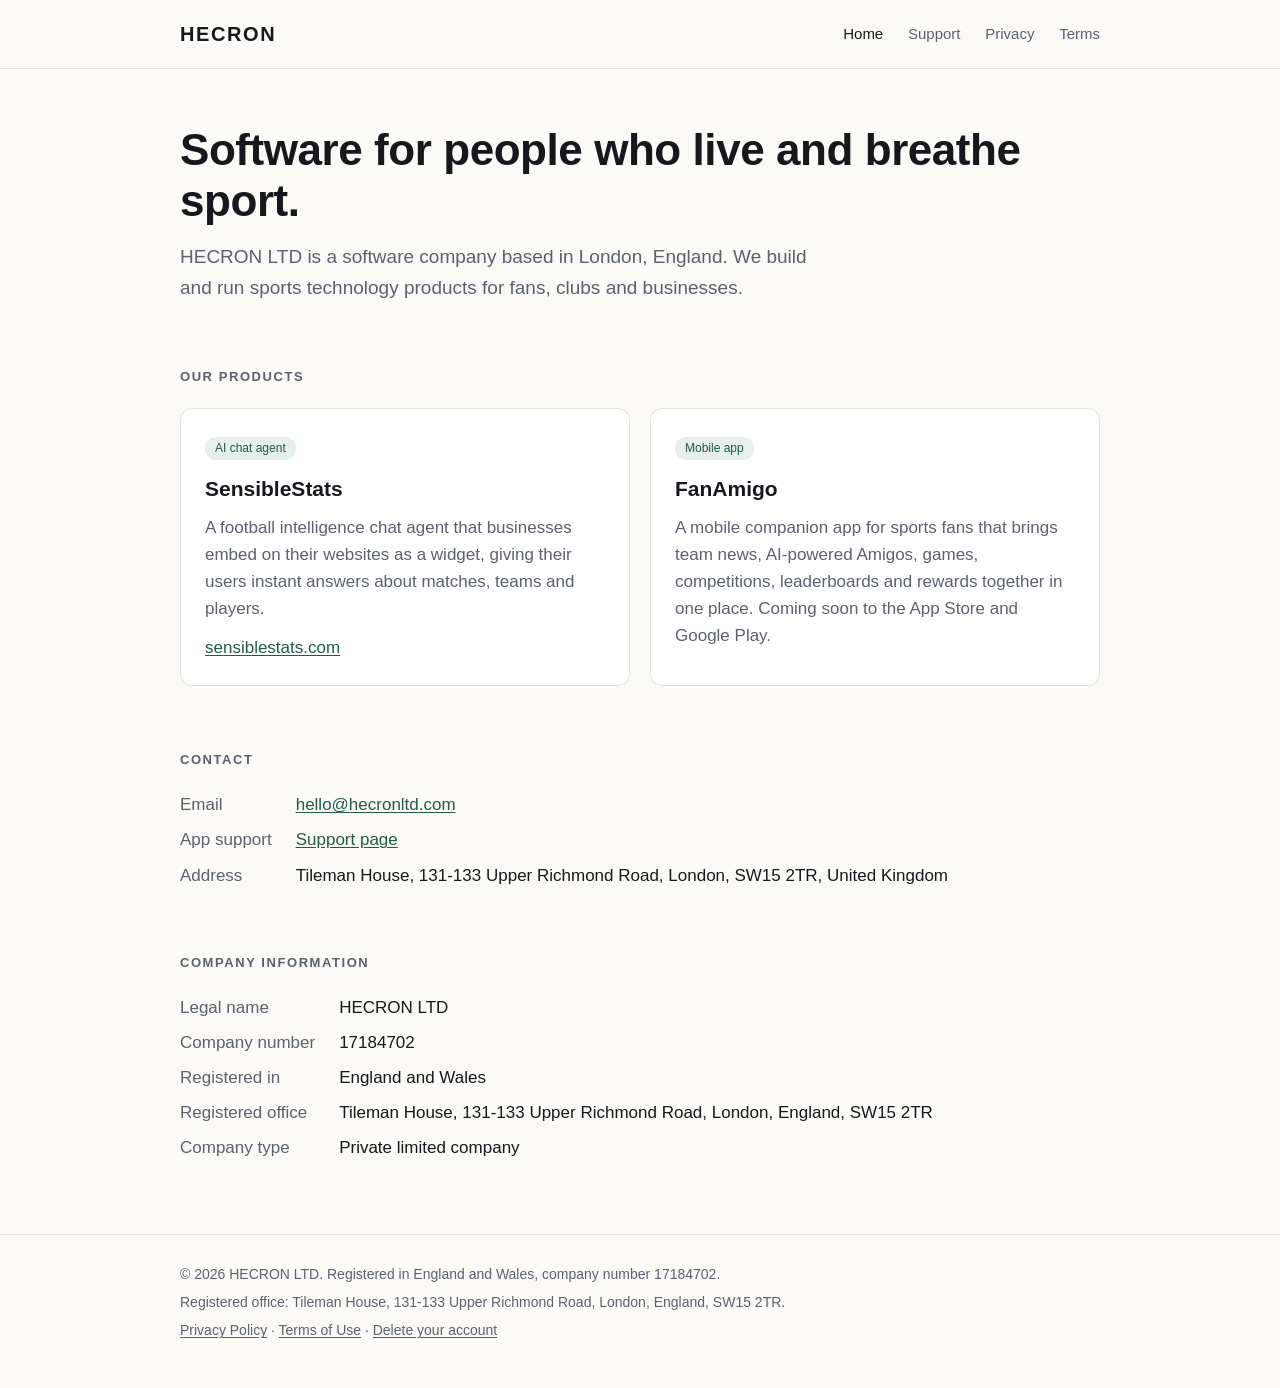
==== index.html @ 8886bc3c "Add HECRON LTD company website Static site for GitHub Pages at hecronltd.com: company overview, prod" ====
<!doctype html>
<html lang="en-GB">
<head>
  <meta charset="utf-8">
  <meta name="viewport" content="width=device-width, initial-scale=1">
  <title>HECRON LTD</title>
  <meta name="description" content="HECRON LTD is a UK software company building sports technology products, including SensibleStats and FanAmigo.">
  <link rel="canonical" href="https://hecronltd.com/">
  <link rel="stylesheet" href="/assets/style.css">
</head>
<body>
  <header class="site">
    <div class="wrap">
      <a class="brand" href="/">HECRON</a>
      <nav>
        <a href="/" aria-current="page">Home</a>
        <a href="/support.html">Support</a>
        <a href="/privacy.html">Privacy</a>
        <a href="/terms.html">Terms</a>
      </nav>
    </div>
  </header>

  <main>
    <div class="wrap">
      <div class="hero">
        <h1>Software for people who live and breathe sport.</h1>
        <p>HECRON LTD is a software company based in London, England. We build and run sports technology products for fans, clubs and businesses.</p>
      </div>

      <section id="products">
        <h2>Our products</h2>
        <div class="grid">
          <article class="card">
            <span class="tag">AI chat agent</span>
            <h3>SensibleStats</h3>
            <p>A football intelligence chat agent that businesses embed on their websites as a widget, giving their users instant answers about matches, teams and players.</p>
            <p><a href="https://sensiblestats.com">sensiblestats.com</a></p>
          </article>
          <article class="card">
            <span class="tag">Mobile app</span>
            <h3>FanAmigo</h3>
            <p>A mobile companion app for sports fans that brings team news, AI-powered Amigos, games, competitions, leaderboards and rewards together in one place. Coming soon to the App Store and Google Play.</p>
          </article>
        </div>
      </section>

      <section id="contact">
        <h2>Contact</h2>
        <dl class="details">
          <dt>Email</dt>
          <dd><a href="mailto:hello@hecronltd.com">hello@hecronltd.com</a></dd>
          <dt>App support</dt>
          <dd><a href="/support.html">Support page</a></dd>
          <dt>Address</dt>
          <dd>Tileman House, 131-133 Upper Richmond Road, London, SW15 2TR, United Kingdom</dd>
        </dl>
      </section>

      <section id="company">
        <h2>Company information</h2>
        <dl class="details">
          <dt>Legal name</dt>
          <dd>HECRON LTD</dd>
          <dt>Company number</dt>
          <dd>17184702</dd>
          <dt>Registered in</dt>
          <dd>England and Wales</dd>
          <dt>Registered office</dt>
          <dd>Tileman House, 131-133 Upper Richmond Road, London, England, SW15 2TR</dd>
          <dt>Company type</dt>
          <dd>Private limited company</dd>
        </dl>
      </section>
    </div>
  </main>

  <footer class="site">
    <div class="wrap">
      <p>&copy; 2026 HECRON LTD. Registered in England and Wales, company number 17184702.</p>
      <p>Registered office: Tileman House, 131-133 Upper Richmond Road, London, England, SW15 2TR.</p>
      <p><a href="/privacy.html">Privacy Policy</a> · <a href="/terms.html">Terms of Use</a> · <a href="/delete-account.html">Delete your account</a></p>
    </div>
  </footer>
</body>
</html>
---- assets/style.css ----
:root {
  --bg: #fbfaf7;
  --surface: #ffffff;
  --text: #16181d;
  --muted: #5b616e;
  --line: #e4e2dc;
  --accent: #1f5c4a;
  --accent-soft: #e6efe9;
  --max: 960px;
}

@media (prefers-color-scheme: dark) {
  :root {
    --bg: #111317;
    --surface: #181b21;
    --text: #eceae4;
    --muted: #a0a5b0;
    --line: #2a2e36;
    --accent: #7fc4a8;
    --accent-soft: #1c2a25;
  }
}

* { box-sizing: border-box; }

html { -webkit-text-size-adjust: 100%; }

body {
  margin: 0;
  background: var(--bg);
  color: var(--text);
  font-family: -apple-system, BlinkMacSystemFont, "Segoe UI", Roboto, "Helvetica Neue", Arial, sans-serif;
  font-size: 17px;
  line-height: 1.6;
}

a { color: var(--accent); text-underline-offset: 2px; }

.wrap {
  max-width: var(--max);
  margin: 0 auto;
  padding: 0 20px;
}

header.site {
  border-bottom: 1px solid var(--line);
}

header.site .wrap {
  display: flex;
  align-items: center;
  justify-content: space-between;
  gap: 16px;
  flex-wrap: wrap;
  padding-top: 18px;
  padding-bottom: 18px;
}

.brand {
  font-weight: 700;
  font-size: 20px;
  letter-spacing: 0.08em;
  color: var(--text);
  text-decoration: none;
}

nav a {
  color: var(--muted);
  text-decoration: none;
  margin-left: 20px;
  font-size: 15px;
}

nav a:first-child { margin-left: 0; }
nav a:hover, nav a[aria-current="page"] { color: var(--text); }

main { padding: 56px 0 72px; }

.hero h1 {
  font-size: clamp(30px, 5vw, 44px);
  line-height: 1.15;
  margin: 0 0 16px;
  letter-spacing: -0.01em;
}

.hero p {
  font-size: 19px;
  color: var(--muted);
  max-width: 640px;
  margin: 0;
}

section { margin-top: 64px; }

h2 {
  font-size: 13px;
  text-transform: uppercase;
  letter-spacing: 0.12em;
  color: var(--muted);
  margin: 0 0 20px;
}

.grid {
  display: grid;
  grid-template-columns: repeat(auto-fit, minmax(260px, 1fr));
  gap: 20px;
}

.card {
  background: var(--surface);
  border: 1px solid var(--line);
  border-radius: 12px;
  padding: 24px;
}

.card h3 {
  margin: 0 0 8px;
  font-size: 21px;
}

.card p { margin: 0 0 12px; color: var(--muted); }
.card p:last-child { margin-bottom: 0; }

.tag {
  display: inline-block;
  font-size: 12px;
  padding: 2px 10px;
  border-radius: 999px;
  background: var(--accent-soft);
  color: var(--accent);
  margin-bottom: 12px;
}

dl.details {
  display: grid;
  grid-template-columns: max-content 1fr;
  gap: 8px 24px;
  margin: 0;
}

dl.details dt { color: var(--muted); }
dl.details dd { margin: 0; }

@media (max-width: 560px) {
  dl.details { grid-template-columns: 1fr; gap: 2px; }
  dl.details dd { margin-bottom: 10px; }
}

.doc { max-width: 720px; }
.doc h1 { font-size: clamp(28px, 4vw, 36px); margin: 0 0 6px; }
.doc .updated { color: var(--muted); margin: 0 0 32px; }
.doc h2 {
  font-size: 20px;
  text-transform: none;
  letter-spacing: 0;
  color: var(--text);
  margin: 36px 0 10px;
}
.doc ul { padding-left: 22px; }
.doc li { margin-bottom: 6px; }

footer.site {
  border-top: 1px solid var(--line);
  color: var(--muted);
  font-size: 14px;
  padding: 28px 0 40px;
}

footer.site p { margin: 0 0 6px; }
footer.site a { color: var(--muted); }
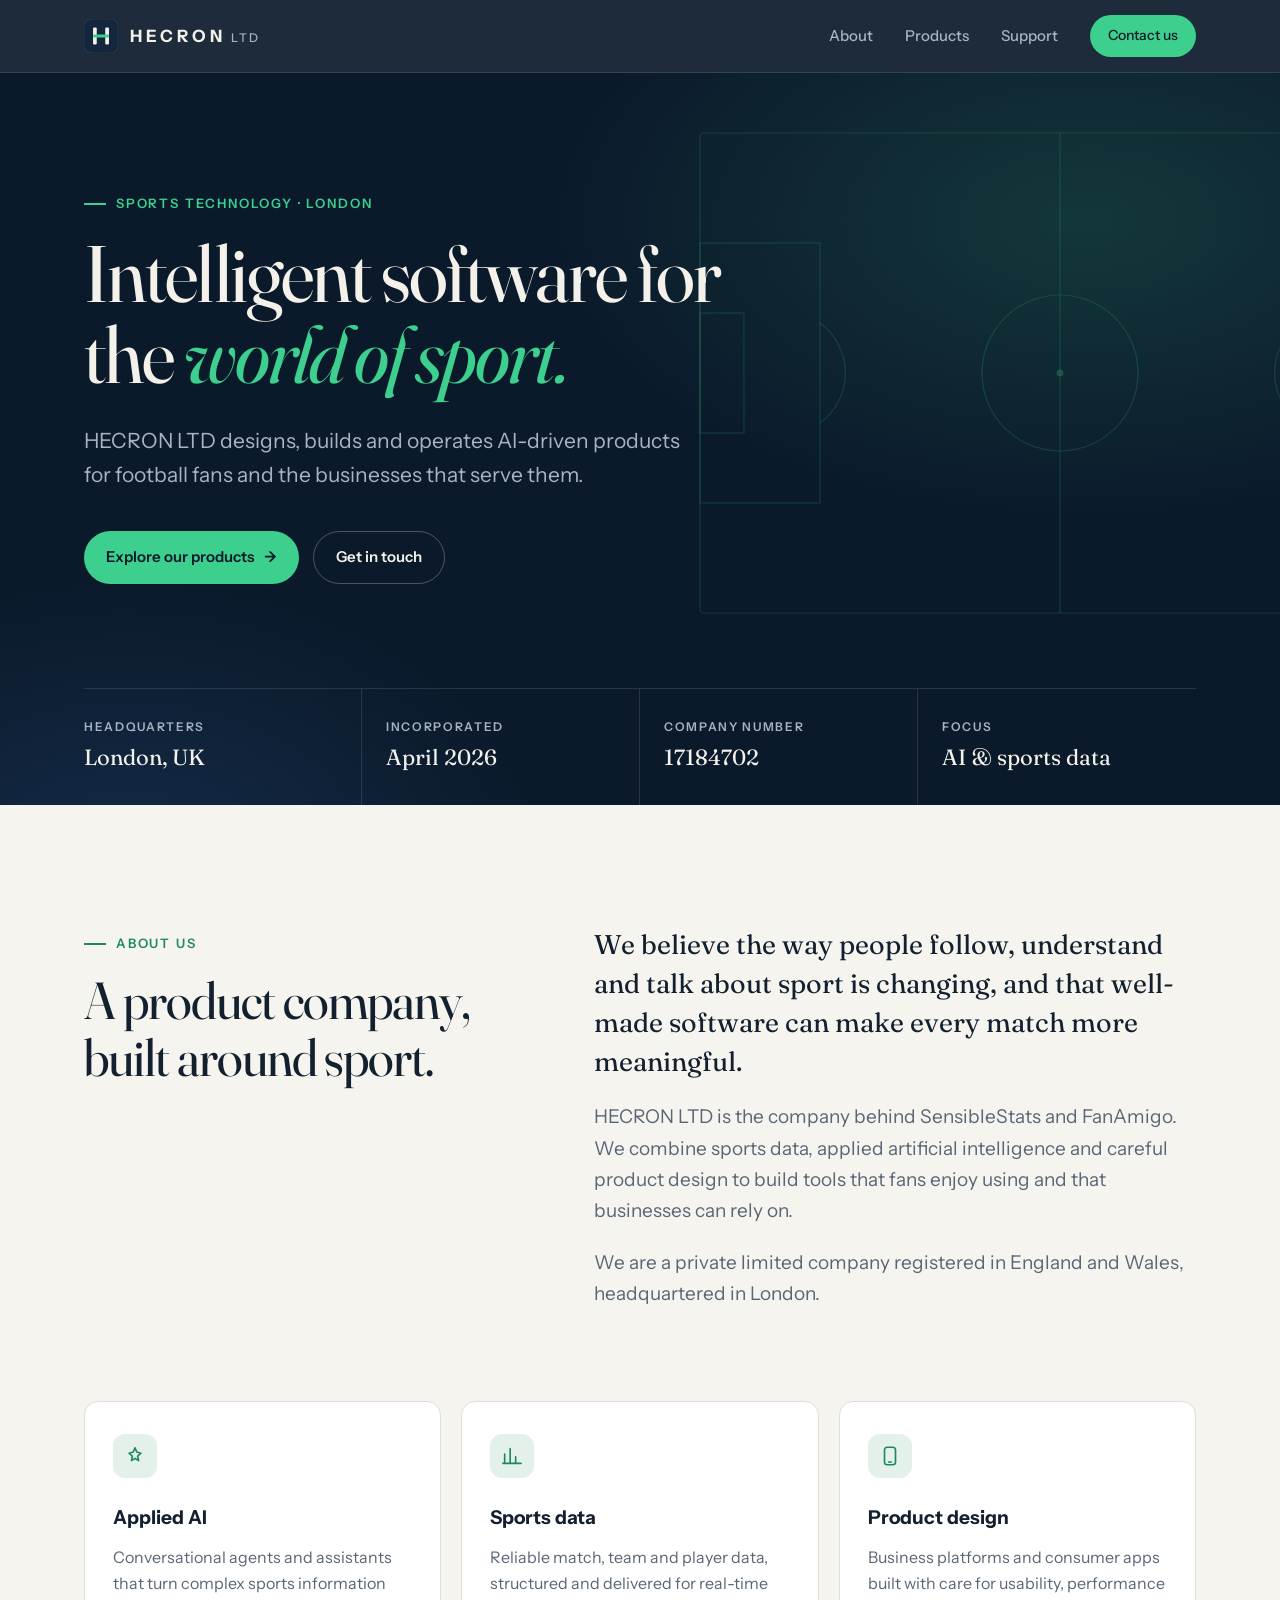
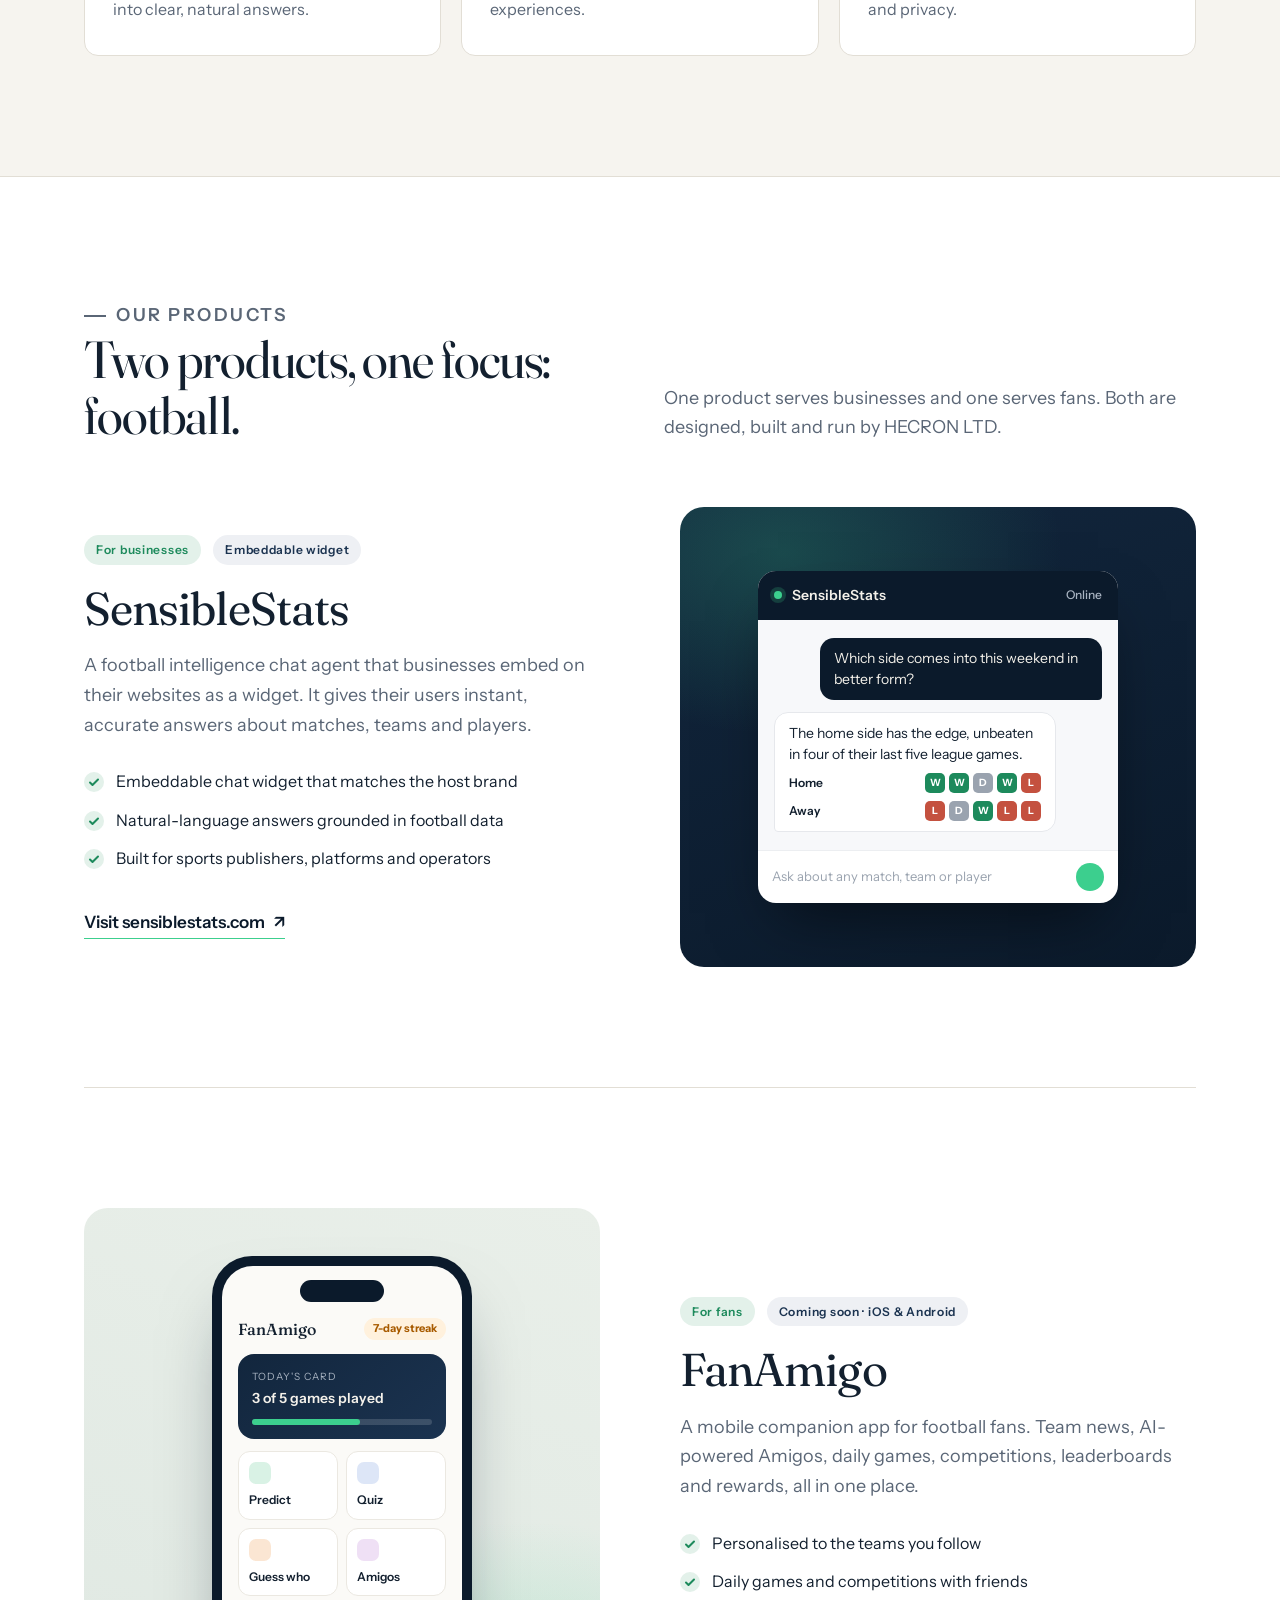
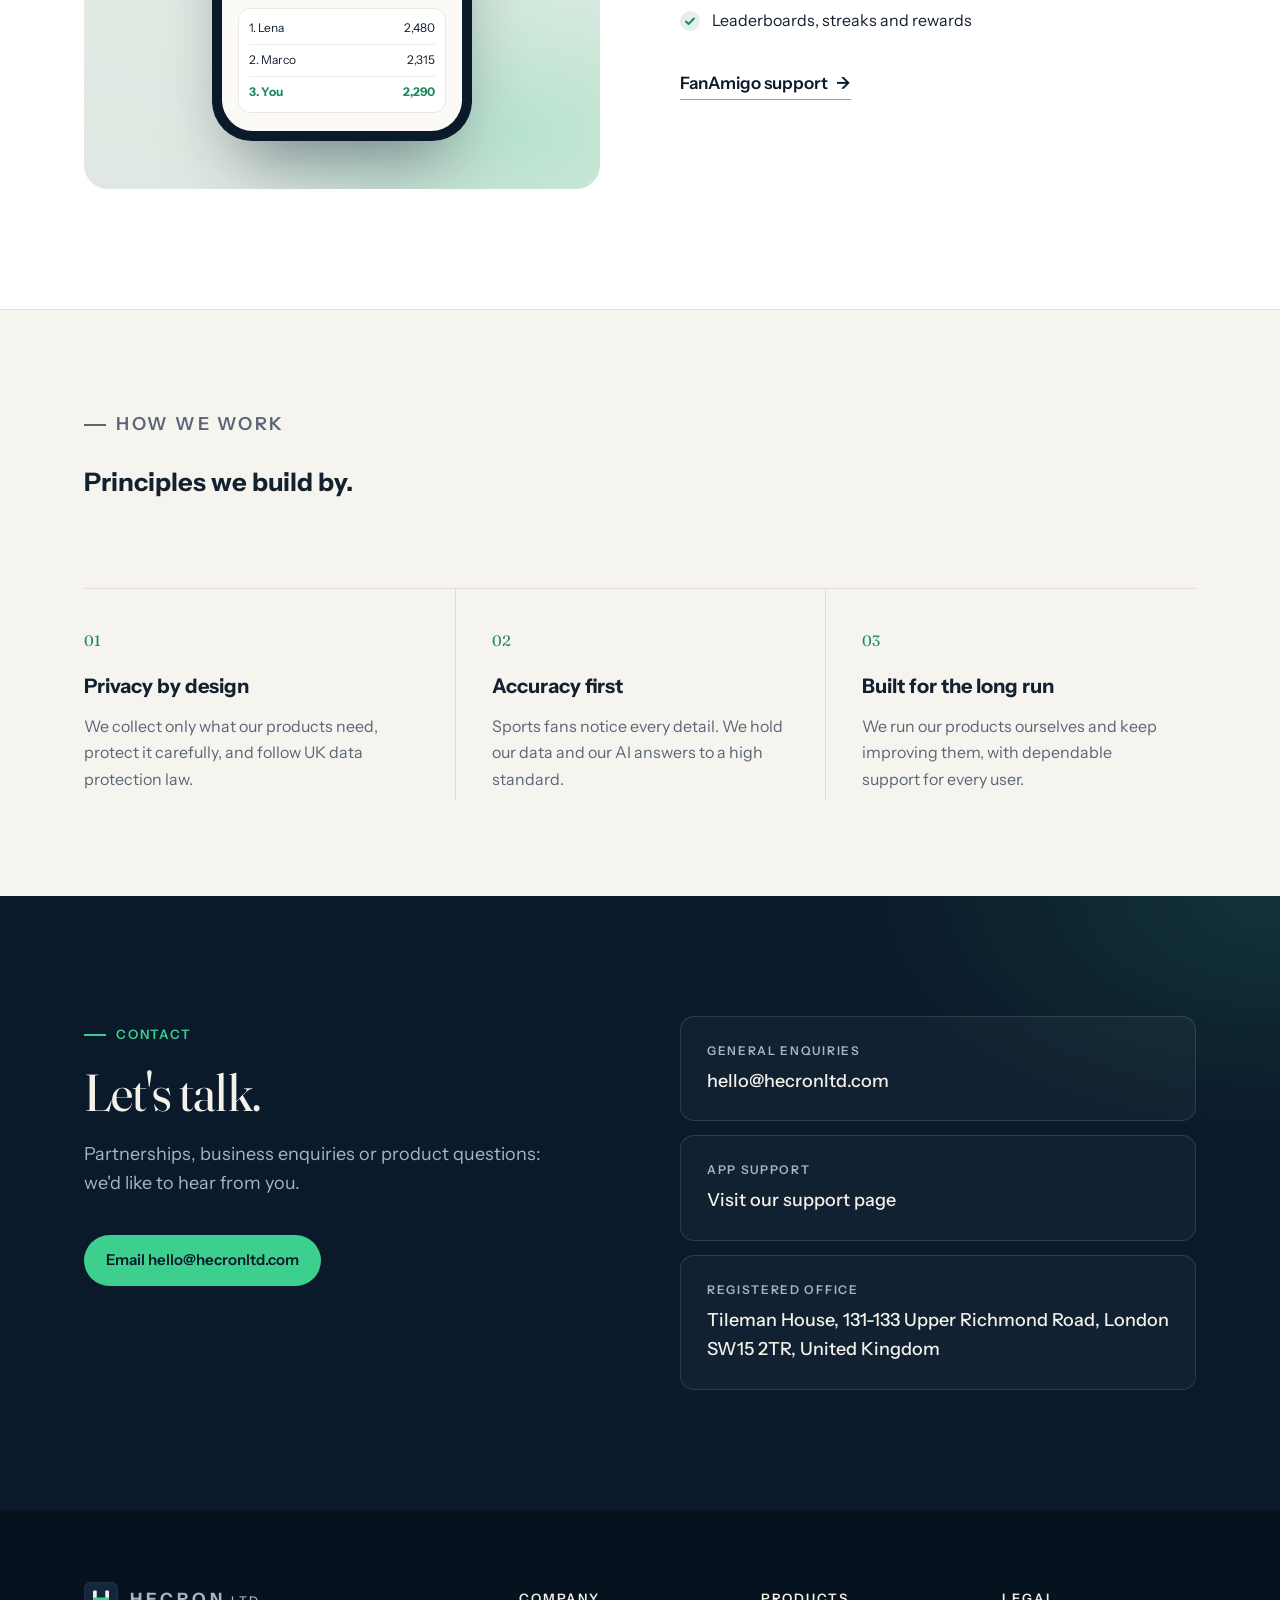
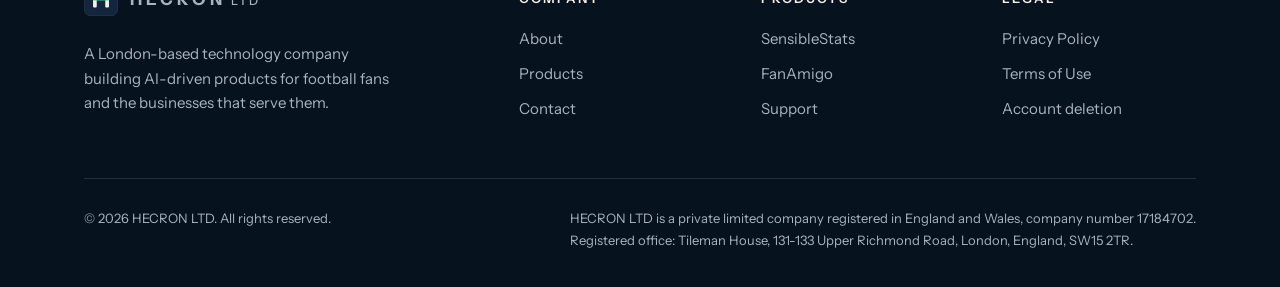
==== commit ce0624af: "Redesign website with full company layout Dark hero with company facts, about section, product showc" ====
--- a/index.html
+++ b/index.html
@@ -3,84 +3,281 @@
 <head>
   <meta charset="utf-8">
   <meta name="viewport" content="width=device-width, initial-scale=1">
-  <title>HECRON LTD</title>
-  <meta name="description" content="HECRON LTD is a UK software company building sports technology products, including SensibleStats and FanAmigo.">
+  <title>HECRON LTD · Technology for the world of sport</title>
+  <meta name="description" content="HECRON LTD is a London-based technology company building AI-driven products for football, including SensibleStats and FanAmigo.">
   <link rel="canonical" href="https://hecronltd.com/">
+  <meta property="og:type" content="website">
+  <meta property="og:site_name" content="HECRON LTD">
+  <meta property="og:title" content="HECRON LTD · Technology for the world of sport">
+  <meta property="og:description" content="HECRON LTD is a London-based technology company building AI-driven products for football, including SensibleStats and FanAmigo.">
+  <meta property="og:url" content="https://hecronltd.com/">
+  <meta name="theme-color" content="#0b1a2b">
+  <link rel="icon" href="/assets/favicon.svg" type="image/svg+xml">
+  <link rel="preconnect" href="https://fonts.googleapis.com">
+  <link rel="preconnect" href="https://fonts.gstatic.com" crossorigin>
+  <link rel="stylesheet" href="https://fonts.googleapis.com/css2?family=Fraunces:ital,opsz,wght@0,9..144,300..600;1,9..144,300..600&family=Instrument+Sans:wght@400..700&display=swap">
   <link rel="stylesheet" href="/assets/style.css">
+  <script>document.documentElement.classList.add("js")</script>
+  <script type="application/ld+json">
+  {
+    "@context": "https://schema.org",
+    "@type": "Organization",
+    "name": "HECRON LTD",
+    "legalName": "HECRON LTD",
+    "url": "https://hecronltd.com",
+    "logo": "https://hecronltd.com/assets/favicon.svg",
+    "email": "hello@hecronltd.com",
+    "foundingDate": "2026-04-27",
+    "identifier": { "@type": "PropertyValue", "propertyID": "UK Companies House", "value": "17184702" },
+    "address": {
+      "@type": "PostalAddress",
+      "streetAddress": "Tileman House, 131-133 Upper Richmond Road",
+      "addressLocality": "London",
+      "postalCode": "SW15 2TR",
+      "addressCountry": "GB"
+    },
+    "brand": [
+      { "@type": "Brand", "name": "SensibleStats", "url": "https://sensiblestats.com" },
+      { "@type": "Brand", "name": "FanAmigo" }
+    ]
+  }
+  </script>
 </head>
 <body>
-  <header class="site">
+  <header class="site-header">
     <div class="wrap">
-      <a class="brand" href="/">HECRON</a>
-      <nav>
-        <a href="/" aria-current="page">Home</a>
+      <a class="logo" href="/" aria-label="HECRON LTD home"><svg viewBox="0 0 64 64" aria-hidden="true"><rect width="64" height="64" rx="14" fill="#13263d" stroke="rgba(244,241,234,.18)"/><rect x="17" y="16" width="7" height="32" rx="2" fill="#f4f1ea"/><rect x="40" y="16" width="7" height="32" rx="2" fill="#f4f1ea"/><rect x="17" y="29" width="30" height="6" rx="2" fill="#3ccf8e"/></svg><span class="logo-word">HECRON<small>LTD</small></span></a>
+      <nav class="nav" aria-label="Main">
+        <a href="/#about">About</a>
+        <a href="/#products">Products</a>
         <a href="/support.html">Support</a>
-        <a href="/privacy.html">Privacy</a>
-        <a href="/terms.html">Terms</a>
+        <a class="btn btn-primary" href="/#contact">Contact us</a>
       </nav>
     </div>
   </header>
 
   <main>
+    <section class="hero">
+      <svg class="hero-pitch" viewBox="0 0 760 520" fill="none" stroke="#3ccf8e" stroke-opacity=".35" stroke-width="1.2" aria-hidden="true">
+        <rect x="20" y="20" width="720" height="480" rx="4"/>
+        <line x1="380" y1="20" x2="380" y2="500"/>
+        <circle cx="380" cy="260" r="78"/>
+        <circle cx="380" cy="260" r="3" fill="#3ccf8e" fill-opacity=".5"/>
+        <rect x="20" y="130" width="120" height="260"/>
+        <rect x="20" y="200" width="44" height="120"/>
+        <path d="M140 210a62 62 0 0 1 0 100"/>
+        <rect x="620" y="130" width="120" height="260"/>
+        <rect x="696" y="200" width="44" height="120"/>
+        <path d="M620 210a62 62 0 0 0 0 100"/>
+      </svg>
+      <div class="wrap">
+        <div class="hero-in">
+          <p class="eyebrow">Sports technology · London</p>
+          <h1>Intelligent software for the <em>world of sport.</em></h1>
+          <p class="hero-lead">HECRON LTD designs, builds and operates AI-driven products for football fans and the businesses that serve them.</p>
+          <div class="hero-actions">
+            <a class="btn btn-primary" href="#products">Explore our products <span aria-hidden="true">→</span></a>
+            <a class="btn btn-ghost" href="#contact">Get in touch</a>
+          </div>
+        </div>
+        <div class="facts">
+          <div class="fact"><span>Headquarters</span><strong>London, UK</strong></div>
+          <div class="fact"><span>Incorporated</span><strong>April 2026</strong></div>
+          <div class="fact"><span>Company number</span><strong>17184702</strong></div>
+          <div class="fact"><span>Focus</span><strong>AI &amp; sports data</strong></div>
+        </div>
+      </div>
+    </section>
+
+    <section class="section" id="about">
+      <div class="wrap">
+        <div class="about">
+          <div class="reveal">
+            <p class="eyebrow">About us</p>
+            <h2>A product company, built around sport.</h2>
+          </div>
+          <div class="about-copy reveal">
+            <p>We believe the way people follow, understand and talk about sport is changing, and that well-made software can make every match more meaningful.</p>
+            <p>HECRON LTD is the company behind SensibleStats and FanAmigo. We combine sports data, applied artificial intelligence and careful product design to build tools that fans enjoy using and that businesses can rely on.</p>
+            <p>We are a private limited company registered in England and Wales, headquartered in London.</p>
+          </div>
+        </div>
+        <div class="pillars">
+          <div class="pillar reveal">
+            <div class="pillar-icon"><svg viewBox="0 0 24 24" fill="none" stroke="currentColor" stroke-width="1.8" stroke-linecap="round" stroke-linejoin="round"><path d="M12 3l1.9 4.6L18.5 9l-3.6 3.2 1 4.8L12 14.6 8.1 17l1-4.8L5.5 9l4.6-1.4z"/></svg></div>
+            <h3>Applied AI</h3>
+            <p>Conversational agents and assistants that turn complex sports information into clear, natural answers.</p>
+          </div>
+          <div class="pillar reveal">
+            <div class="pillar-icon"><svg viewBox="0 0 24 24" fill="none" stroke="currentColor" stroke-width="1.8" stroke-linecap="round" stroke-linejoin="round"><path d="M4 20V10M10 20V4M16 20v-7M22 20H2"/></svg></div>
+            <h3>Sports data</h3>
+            <p>Reliable match, team and player data, structured and delivered for real-time experiences.</p>
+          </div>
+          <div class="pillar reveal">
+            <div class="pillar-icon"><svg viewBox="0 0 24 24" fill="none" stroke="currentColor" stroke-width="1.8" stroke-linecap="round" stroke-linejoin="round"><rect x="6" y="2.5" width="12" height="19" rx="3"/><path d="M10.5 18.5h3"/></svg></div>
+            <h3>Product design</h3>
+            <p>Business platforms and consumer apps built with care for usability, performance and privacy.</p>
+          </div>
+        </div>
+      </div>
+    </section>
+
+    <section class="section products" id="products">
+      <div class="wrap">
+        <div class="section-head reveal">
+          <div>
+            <p class="eyebrow">Our products</p>
+            <h2>Two products, one focus: football.</h2>
+          </div>
+          <p>One product serves businesses and one serves fans. Both are designed, built and run by HECRON LTD.</p>
+        </div>
+
+        <article class="product" id="sensiblestats">
+          <div class="product-copy reveal">
+            <div class="product-meta"><span class="product-badge">For businesses</span><span class="product-badge alt">Embeddable widget</span></div>
+            <h3>SensibleStats</h3>
+            <p>A football intelligence chat agent that businesses embed on their websites as a widget. It gives their users instant, accurate answers about matches, teams and players.</p>
+            <ul class="ticks">
+              <li>Embeddable chat widget that matches the host brand</li>
+              <li>Natural-language answers grounded in football data</li>
+              <li>Built for sports publishers, platforms and operators</li>
+            </ul>
+            <a class="text-link" href="https://sensiblestats.com">Visit sensiblestats.com <span aria-hidden="true">↗</span></a>
+          </div>
+          <div class="product-visual visual-ss reveal" aria-hidden="true">
+            <div class="chat">
+              <div class="chat-head"><i></i>SensibleStats<span>Online</span></div>
+              <div class="chat-body">
+                <div class="bubble me">Which side comes into this weekend in better form?</div>
+                <div class="bubble bot">The home side has the edge, unbeaten in four of their last five league games.
+                  <div class="form-row"><b>Home</b><div class="pips"><em class="w">W</em><em class="w">W</em><em>D</em><em class="w">W</em><em class="l">L</em></div></div>
+                  <div class="form-row"><b>Away</b><div class="pips"><em class="l">L</em><em>D</em><em class="w">W</em><em class="l">L</em><em class="l">L</em></div></div>
+                </div>
+              </div>
+              <div class="chat-input">Ask about any match, team or player<i></i></div>
+            </div>
+          </div>
+        </article>
+
+        <article class="product product-fa" id="fanamigo">
+          <div class="product-visual visual-fa reveal" aria-hidden="true">
+            <div class="phone">
+              <div class="screen">
+                <div class="notch"></div>
+                <div class="app-top"><b>FanAmigo</b><span class="streak">7-day streak</span></div>
+                <div class="card-today"><small>Today's card</small><p>3 of 5 games played</p><div class="bar"><i></i></div></div>
+                <div class="tiles">
+                  <div class="tile"><span></span>Predict</div>
+                  <div class="tile"><span></span>Quiz</div>
+                  <div class="tile"><span></span>Guess who</div>
+                  <div class="tile"><span></span>Amigos</div>
+                </div>
+                <div class="board">
+                  <div><span>1. Lena</span><span>2,480</span></div>
+                  <div><span>2. Marco</span><span>2,315</span></div>
+                  <div class="you"><span>3. You</span><span>2,290</span></div>
+                </div>
+              </div>
+            </div>
+          </div>
+          <div class="product-copy reveal">
+            <div class="product-meta"><span class="product-badge">For fans</span><span class="product-badge alt">Coming soon · iOS &amp; Android</span></div>
+            <h3>FanAmigo</h3>
+            <p>A mobile companion app for football fans. Team news, AI-powered Amigos, daily games, competitions, leaderboards and rewards, all in one place.</p>
+            <ul class="ticks">
+              <li>Personalised to the teams you follow</li>
+              <li>Daily games and competitions with friends</li>
+              <li>Leaderboards, streaks and rewards</li>
+            </ul>
+            <a class="text-link" href="/support.html#fanamigo">FanAmigo support <span aria-hidden="true">→</span></a>
+          </div>
+        </article>
+      </div>
+    </section>
+
+    <section class="section-tight">
+      <div class="wrap">
+        <div class="section-head reveal">
+          <div>
+            <p class="eyebrow">How we work</p>
+            <h2>Principles we build by.</h2>
+          </div>
+        </div>
+        <div class="principles">
+          <div class="principle reveal">
+            <b>01</b>
+            <h3>Privacy by design</h3>
+            <p>We collect only what our products need, protect it carefully, and follow UK data protection law.</p>
+          </div>
+          <div class="principle reveal">
+            <b>02</b>
+            <h3>Accuracy first</h3>
+            <p>Sports fans notice every detail. We hold our data and our AI answers to a high standard.</p>
+          </div>
+          <div class="principle reveal">
+            <b>03</b>
+            <h3>Built for the long run</h3>
+            <p>We run our products ourselves and keep improving them, with dependable support for every user.</p>
+          </div>
+        </div>
+      </div>
+    </section>
+
+    <section class="section contact" id="contact">
+      <div class="wrap contact-grid">
+        <div class="reveal">
+          <p class="eyebrow">Contact</p>
+          <h2>Let's talk.</h2>
+          <p class="contact-lead">Partnerships, business enquiries or product questions: we'd like to hear from you.</p>
+          <a class="btn btn-primary" href="mailto:hello@hecronltd.com">Email hello@hecronltd.com</a>
+        </div>
+        <div class="contact-cards reveal">
+          <a class="contact-card" href="mailto:hello@hecronltd.com"><span>General enquiries</span><strong>hello@hecronltd.com</strong></a>
+          <a class="contact-card" href="/support.html"><span>App support</span><strong>Visit our support page</strong></a>
+          <div class="contact-card"><span>Registered office</span><strong>Tileman House, 131-133 Upper Richmond Road, London SW15 2TR, United Kingdom</strong></div>
+        </div>
+      </div>
+    </section>
+  </main>
+
+  <footer class="site-footer">
     <div class="wrap">
-      <div class="hero">
-        <h1>Software for people who live and breathe sport.</h1>
-        <p>HECRON LTD is a software company based in London, England. We build and run sports technology products for fans, clubs and businesses.</p>
-      </div>
-
-      <section id="products">
-        <h2>Our products</h2>
-        <div class="grid">
-          <article class="card">
-            <span class="tag">AI chat agent</span>
-            <h3>SensibleStats</h3>
-            <p>A football intelligence chat agent that businesses embed on their websites as a widget, giving their users instant answers about matches, teams and players.</p>
-            <p><a href="https://sensiblestats.com">sensiblestats.com</a></p>
-          </article>
-          <article class="card">
-            <span class="tag">Mobile app</span>
-            <h3>FanAmigo</h3>
-            <p>A mobile companion app for sports fans that brings team news, AI-powered Amigos, games, competitions, leaderboards and rewards together in one place. Coming soon to the App Store and Google Play.</p>
-          </article>
-        </div>
-      </section>
-
-      <section id="contact">
-        <h2>Contact</h2>
-        <dl class="details">
-          <dt>Email</dt>
-          <dd><a href="mailto:hello@hecronltd.com">hello@hecronltd.com</a></dd>
-          <dt>App support</dt>
-          <dd><a href="/support.html">Support page</a></dd>
-          <dt>Address</dt>
-          <dd>Tileman House, 131-133 Upper Richmond Road, London, SW15 2TR, United Kingdom</dd>
-        </dl>
-      </section>
-
-      <section id="company">
-        <h2>Company information</h2>
-        <dl class="details">
-          <dt>Legal name</dt>
-          <dd>HECRON LTD</dd>
-          <dt>Company number</dt>
-          <dd>17184702</dd>
-          <dt>Registered in</dt>
-          <dd>England and Wales</dd>
-          <dt>Registered office</dt>
-          <dd>Tileman House, 131-133 Upper Richmond Road, London, England, SW15 2TR</dd>
-          <dt>Company type</dt>
-          <dd>Private limited company</dd>
-        </dl>
-      </section>
-    </div>
-  </main>
-
-  <footer class="site">
-    <div class="wrap">
-      <p>&copy; 2026 HECRON LTD. Registered in England and Wales, company number 17184702.</p>
-      <p>Registered office: Tileman House, 131-133 Upper Richmond Road, London, England, SW15 2TR.</p>
-      <p><a href="/privacy.html">Privacy Policy</a> · <a href="/terms.html">Terms of Use</a> · <a href="/delete-account.html">Delete your account</a></p>
+      <div class="footer-grid">
+        <div>
+          <a class="logo" href="/" aria-label="HECRON LTD home"><svg viewBox="0 0 64 64" aria-hidden="true"><rect width="64" height="64" rx="14" fill="#13263d" stroke="rgba(244,241,234,.18)"/><rect x="17" y="16" width="7" height="32" rx="2" fill="#f4f1ea"/><rect x="40" y="16" width="7" height="32" rx="2" fill="#f4f1ea"/><rect x="17" y="29" width="30" height="6" rx="2" fill="#3ccf8e"/></svg><span class="logo-word">HECRON<small>LTD</small></span></a>
+          <p>A London-based technology company building AI-driven products for football fans and the businesses that serve them.</p>
+        </div>
+        <div>
+          <h4>Company</h4>
+          <ul>
+            <li><a href="/#about">About</a></li>
+            <li><a href="/#products">Products</a></li>
+            <li><a href="/#contact">Contact</a></li>
+          </ul>
+        </div>
+        <div>
+          <h4>Products</h4>
+          <ul>
+            <li><a href="https://sensiblestats.com">SensibleStats</a></li>
+            <li><a href="/#fanamigo">FanAmigo</a></li>
+            <li><a href="/support.html">Support</a></li>
+          </ul>
+        </div>
+        <div>
+          <h4>Legal</h4>
+          <ul>
+            <li><a href="/privacy.html">Privacy Policy</a></li>
+            <li><a href="/terms.html">Terms of Use</a></li>
+            <li><a href="/delete-account.html">Account deletion</a></li>
+          </ul>
+        </div>
+      </div>
+      <div class="footer-legal">
+        <p>&copy; 2026 HECRON LTD. All rights reserved.</p>
+        <p>HECRON LTD is a private limited company registered in England and Wales, company number 17184702.<br>Registered office: Tileman House, 131-133 Upper Richmond Road, London, England, SW15 2TR.</p>
+      </div>
     </div>
   </footer>
+  <script src="/assets/site.js" defer></script>
 </body>
 </html>
--- a/assets/style.css
+++ b/assets/style.css
@@ -1,170 +1,904 @@
 :root {
-  --bg: #fbfaf7;
+  --ink: #0b1a2b;
+  --ink-2: #12263d;
+  --ink-3: #1b3350;
+  --paper: #f6f4ef;
   --surface: #ffffff;
-  --text: #16181d;
-  --muted: #5b616e;
-  --line: #e4e2dc;
-  --accent: #1f5c4a;
-  --accent-soft: #e6efe9;
-  --max: 960px;
-}
-
-@media (prefers-color-scheme: dark) {
-  :root {
-    --bg: #111317;
-    --surface: #181b21;
-    --text: #eceae4;
-    --muted: #a0a5b0;
-    --line: #2a2e36;
-    --accent: #7fc4a8;
-    --accent-soft: #1c2a25;
-  }
+  --text: #13202f;
+  --muted: #5a6676;
+  --line: #e2ded5;
+  --line-dark: rgba(244, 241, 234, 0.12);
+  --on-ink: #f4f1ea;
+  --on-ink-muted: #a9b4c2;
+  --accent: #1d8a5c;
+  --accent-bright: #3ccf8e;
+  --accent-soft: #e3f1ea;
+  --radius: 14px;
+  --max: 1160px;
+  --display: "Fraunces", Georgia, "Times New Roman", serif;
+  --sans: "Instrument Sans", "Helvetica Neue", Helvetica, Arial, sans-serif;
+  --shadow: 0 1px 2px rgba(11, 26, 43, 0.04), 0 12px 32px -12px rgba(11, 26, 43, 0.18);
 }
 
 * { box-sizing: border-box; }
 
-html { -webkit-text-size-adjust: 100%; }
+html { -webkit-text-size-adjust: 100%; scroll-behavior: smooth; }
 
 body {
   margin: 0;
-  background: var(--bg);
+  background: var(--paper);
   color: var(--text);
-  font-family: -apple-system, BlinkMacSystemFont, "Segoe UI", Roboto, "Helvetica Neue", Arial, sans-serif;
+  font-family: var(--sans);
   font-size: 17px;
-  line-height: 1.6;
-}
-
-a { color: var(--accent); text-underline-offset: 2px; }
+  line-height: 1.65;
+  -webkit-font-smoothing: antialiased;
+}
+
+img, svg { display: block; max-width: 100%; }
+
+a { color: var(--accent); text-underline-offset: 3px; text-decoration-thickness: 1px; }
 
 .wrap {
   max-width: var(--max);
   margin: 0 auto;
-  padding: 0 20px;
-}
-
-header.site {
-  border-bottom: 1px solid var(--line);
-}
-
-header.site .wrap {
+  padding: 0 24px;
+}
+
+@media (max-width: 560px) {
+  .wrap { padding: 0 16px; }
+}
+
+.eyebrow {
+  display: inline-flex;
+  align-items: center;
+  gap: 10px;
+  font-size: 13px;
+  font-weight: 600;
+  letter-spacing: 0.14em;
+  text-transform: uppercase;
+  color: var(--accent);
+  margin: 0 0 18px;
+}
+
+.eyebrow::before {
+  content: "";
+  width: 22px;
+  height: 2px;
+  background: currentColor;
+}
+
+/* Header */
+
+.site-header {
+  position: sticky;
+  top: 0;
+  z-index: 50;
+  background: rgba(11, 26, 43, 0.92);
+  backdrop-filter: saturate(140%) blur(12px);
+  -webkit-backdrop-filter: saturate(140%) blur(12px);
+  border-bottom: 1px solid var(--line-dark);
+}
+
+.site-header .wrap {
   display: flex;
   align-items: center;
   justify-content: space-between;
-  gap: 16px;
-  flex-wrap: wrap;
-  padding-top: 18px;
-  padding-bottom: 18px;
-}
-
-.brand {
+  height: 72px;
+  gap: 24px;
+}
+
+.logo {
+  display: inline-flex;
+  align-items: center;
+  gap: 12px;
+  color: var(--on-ink);
+  text-decoration: none;
+}
+
+.logo svg { width: 34px; height: 34px; }
+
+.logo-word {
   font-weight: 700;
-  font-size: 20px;
-  letter-spacing: 0.08em;
-  color: var(--text);
+  font-size: 17px;
+  letter-spacing: 0.22em;
+}
+
+.logo-word small {
+  font-weight: 500;
+  letter-spacing: 0.18em;
+  color: var(--on-ink-muted);
+  margin-left: 6px;
+  font-size: 12px;
+}
+
+.nav {
+  display: flex;
+  align-items: center;
+  gap: 32px;
+}
+
+.nav a {
+  color: var(--on-ink-muted);
   text-decoration: none;
-}
-
-nav a {
+  font-size: 15px;
+  font-weight: 500;
+  transition: color 0.2s;
+}
+
+.nav a:hover, .nav a[aria-current="page"] { color: var(--on-ink); }
+
+.btn {
+  display: inline-flex;
+  align-items: center;
+  gap: 10px;
+  padding: 13px 22px;
+  border-radius: 999px;
+  font-family: var(--sans);
+  font-size: 15px;
+  font-weight: 600;
+  text-decoration: none;
+  transition: transform 0.2s, background 0.2s, border-color 0.2s, color 0.2s;
+}
+
+.btn:hover { transform: translateY(-1px); }
+
+.btn-primary { background: var(--accent-bright); color: var(--ink); }
+.btn-primary:hover { background: #5bdca2; }
+
+.btn-ghost { color: var(--on-ink); border: 1px solid rgba(244, 241, 234, 0.28); }
+.btn-ghost:hover { border-color: var(--on-ink); }
+
+.btn-dark { background: var(--ink); color: var(--on-ink); }
+.btn-dark:hover { background: var(--ink-3); }
+
+.nav .btn { padding: 9px 18px; font-size: 14px; color: var(--ink); }
+.nav .btn:hover { color: var(--ink); }
+
+@media (max-width: 760px) {
+  .nav a:not(.btn) { display: none; }
+  .logo-word small { display: none; }
+}
+
+/* Hero */
+
+.hero {
+  position: relative;
+  overflow: hidden;
+  background:
+    radial-gradient(900px 500px at 85% 20%, rgba(60, 207, 142, 0.16), transparent 60%),
+    radial-gradient(700px 500px at 10% 110%, rgba(60, 120, 207, 0.18), transparent 60%),
+    var(--ink);
+  color: var(--on-ink);
+  padding: 112px 0 0;
+}
+
+.hero-pitch {
+  position: absolute;
+  right: -160px;
+  top: 40px;
+  width: 760px;
+  opacity: 0.5;
+  pointer-events: none;
+}
+
+.hero .wrap { position: relative; }
+
+.hero .eyebrow { color: var(--accent-bright); }
+
+.hero h1 {
+  font-family: var(--display);
+  font-weight: 400;
+  font-variation-settings: "opsz" 144;
+  font-size: clamp(42px, 6.4vw, 80px);
+  line-height: 1.02;
+  letter-spacing: -0.025em;
+  margin: 0 0 28px;
+  max-width: 14ch;
+}
+
+.hero h1 em {
+  font-style: italic;
+  color: var(--accent-bright);
+}
+
+.hero-lead {
+  font-size: clamp(18px, 2vw, 21px);
+  line-height: 1.6;
+  color: var(--on-ink-muted);
+  max-width: 600px;
+  margin: 0 0 40px;
+}
+
+.hero-actions { display: flex; gap: 14px; flex-wrap: wrap; }
+
+.facts {
+  display: grid;
+  grid-template-columns: repeat(4, 1fr);
+  margin-top: 104px;
+  border-top: 1px solid var(--line-dark);
+}
+
+.fact {
+  padding: 28px 24px 32px 0;
+  border-right: 1px solid var(--line-dark);
+}
+
+.fact + .fact { padding-left: 24px; }
+.fact:last-child { border-right: 0; }
+
+.fact span {
+  display: block;
+  font-size: 12px;
+  font-weight: 600;
+  letter-spacing: 0.14em;
+  text-transform: uppercase;
+  color: var(--on-ink-muted);
+  margin-bottom: 6px;
+}
+
+.fact strong {
+  font-family: var(--display);
+  font-weight: 400;
+  font-size: 22px;
+  line-height: 1.3;
+}
+
+@media (max-width: 860px) {
+  .facts { grid-template-columns: 1fr 1fr; }
+  .fact:nth-child(2) { border-right: 0; }
+  .fact:nth-child(n+3) { border-top: 1px solid var(--line-dark); }
+  .fact:nth-child(3) { padding-left: 0; }
+}
+
+@media (max-width: 480px) {
+  .hero { padding-top: 72px; }
+  .facts { grid-template-columns: 1fr; margin-top: 72px; }
+  .fact, .fact + .fact { padding: 20px 0; border-right: 0; }
+  .fact + .fact { border-top: 1px solid var(--line-dark); }
+}
+
+/* Sections */
+
+.section { padding: 120px 0; }
+.section-tight { padding: 96px 0; }
+
+.section-head {
+  display: grid;
+  grid-template-columns: 1fr 1fr;
+  gap: 48px;
+  align-items: end;
+  margin-bottom: 64px;
+}
+
+.section h2 {
+  font-family: var(--display);
+  font-weight: 400;
+  font-variation-settings: "opsz" 96;
+  font-size: clamp(32px, 4.2vw, 52px);
+  line-height: 1.08;
+  letter-spacing: -0.02em;
+  margin: 0;
+}
+
+.section-head p {
   color: var(--muted);
-  text-decoration: none;
-  margin-left: 20px;
-  font-size: 15px;
-}
-
-nav a:first-child { margin-left: 0; }
-nav a:hover, nav a[aria-current="page"] { color: var(--text); }
-
-main { padding: 56px 0 72px; }
-
-.hero h1 {
-  font-size: clamp(30px, 5vw, 44px);
-  line-height: 1.15;
-  margin: 0 0 16px;
-  letter-spacing: -0.01em;
-}
-
-.hero p {
+  font-size: 18px;
+  margin: 0;
+  max-width: 520px;
+}
+
+@media (max-width: 860px) {
+  .section { padding: 88px 0; }
+  .section-head { grid-template-columns: 1fr; gap: 20px; margin-bottom: 48px; }
+}
+
+/* About */
+
+.about {
+  display: grid;
+  grid-template-columns: 5fr 7fr;
+  gap: 80px;
+}
+
+.about-copy p {
   font-size: 19px;
   color: var(--muted);
-  max-width: 640px;
-  margin: 0;
-}
-
-section { margin-top: 64px; }
-
-h2 {
-  font-size: 13px;
-  text-transform: uppercase;
-  letter-spacing: 0.12em;
-  color: var(--muted);
   margin: 0 0 20px;
 }
 
-.grid {
-  display: grid;
-  grid-template-columns: repeat(auto-fit, minmax(260px, 1fr));
+.about-copy p:first-child {
+  font-family: var(--display);
+  font-size: clamp(22px, 2.4vw, 27px);
+  line-height: 1.45;
+  color: var(--text);
+}
+
+.pillars {
+  display: grid;
+  grid-template-columns: repeat(3, 1fr);
   gap: 20px;
-}
-
-.card {
+  margin-top: 72px;
+}
+
+.pillar {
   background: var(--surface);
   border: 1px solid var(--line);
+  border-radius: var(--radius);
+  padding: 32px 28px;
+}
+
+.pillar-icon {
+  width: 44px;
+  height: 44px;
   border-radius: 12px;
-  padding: 24px;
-}
-
-.card h3 {
-  margin: 0 0 8px;
-  font-size: 21px;
-}
-
-.card p { margin: 0 0 12px; color: var(--muted); }
-.card p:last-child { margin-bottom: 0; }
-
-.tag {
-  display: inline-block;
+  background: var(--accent-soft);
+  color: var(--accent);
+  display: grid;
+  place-items: center;
+  margin-bottom: 24px;
+}
+
+.pillar-icon svg { width: 22px; height: 22px; }
+
+.pillar h3 {
+  font-size: 19px;
+  margin: 0 0 10px;
+}
+
+.pillar p { margin: 0; color: var(--muted); font-size: 16px; }
+
+@media (max-width: 860px) {
+  .about { grid-template-columns: 1fr; gap: 24px; }
+  .pillars { grid-template-columns: 1fr; margin-top: 48px; }
+}
+
+/* Products */
+
+.products { background: var(--surface); border-top: 1px solid var(--line); border-bottom: 1px solid var(--line); }
+
+.product {
+  display: grid;
+  grid-template-columns: 1fr 1fr;
+  gap: 80px;
+  align-items: center;
+}
+
+.product + .product {
+  margin-top: 120px;
+  padding-top: 120px;
+  border-top: 1px solid var(--line);
+}
+
+.product-meta {
+  display: flex;
+  align-items: center;
+  gap: 12px;
+  margin-bottom: 20px;
+}
+
+.product-badge {
   font-size: 12px;
-  padding: 2px 10px;
+  font-weight: 600;
+  letter-spacing: 0.06em;
+  padding: 5px 12px;
   border-radius: 999px;
   background: var(--accent-soft);
   color: var(--accent);
+}
+
+.product-badge.alt { background: #eef0f4; color: var(--ink-3); }
+
+.product h3 {
+  font-family: var(--display);
+  font-weight: 400;
+  font-size: clamp(34px, 3.8vw, 46px);
+  letter-spacing: -0.02em;
+  line-height: 1.05;
+  margin: 0 0 18px;
+}
+
+.product-copy > p {
+  font-size: 18px;
+  color: var(--muted);
+  margin: 0 0 28px;
+}
+
+.ticks {
+  list-style: none;
+  padding: 0;
+  margin: 0 0 36px;
+  display: grid;
+  gap: 12px;
+}
+
+.ticks li {
+  position: relative;
+  padding-left: 32px;
+  font-size: 16px;
+}
+
+.ticks li::before {
+  content: "";
+  position: absolute;
+  left: 0;
+  top: 4px;
+  width: 20px;
+  height: 20px;
+  border-radius: 50%;
+  background: var(--accent-soft) url("data:image/svg+xml,%3Csvg xmlns='http://www.w3.org/2000/svg' viewBox='0 0 20 20'%3E%3Cpath d='M6 10.5l2.5 2.5L14 7.5' fill='none' stroke='%231d8a5c' stroke-width='2' stroke-linecap='round' stroke-linejoin='round'/%3E%3C/svg%3E") center / 20px no-repeat;
+}
+
+.text-link {
+  display: inline-flex;
+  align-items: center;
+  gap: 8px;
+  font-weight: 600;
+  color: var(--ink);
+  text-decoration: none;
+  border-bottom: 1.5px solid var(--accent-bright);
+  padding-bottom: 2px;
+}
+
+.text-link:hover { color: var(--accent); }
+
+.product-visual {
+  position: relative;
+  border-radius: 24px;
+  padding: 48px;
+  min-height: 460px;
+  display: grid;
+  place-items: center;
+  overflow: hidden;
+}
+
+.visual-ss {
+  background:
+    radial-gradient(400px 260px at 20% 10%, rgba(60, 207, 142, 0.22), transparent 70%),
+    linear-gradient(160deg, var(--ink-2), var(--ink));
+}
+
+.visual-fa {
+  background:
+    radial-gradient(420px 300px at 85% 90%, rgba(60, 207, 142, 0.25), transparent 70%),
+    linear-gradient(200deg, #e9efe9, #dfe8e2);
+}
+
+@media (max-width: 860px) {
+  .product { grid-template-columns: 1fr; gap: 40px; }
+  .product + .product { margin-top: 88px; padding-top: 88px; }
+  .product-fa .product-visual { order: 2; }
+  .product-visual { padding: 28px 16px; min-height: 0; }
+}
+
+/* Chat widget mock */
+
+.chat {
+  width: 100%;
+  max-width: 360px;
+  background: #fff;
+  border-radius: 18px;
+  box-shadow: 0 30px 60px -20px rgba(0, 0, 0, 0.55);
+  overflow: hidden;
+  font-size: 14px;
+  line-height: 1.5;
+}
+
+.chat-head {
+  display: flex;
+  align-items: center;
+  gap: 10px;
+  padding: 14px 16px;
+  background: var(--ink);
+  color: var(--on-ink);
+  font-weight: 600;
+}
+
+.chat-head i {
+  width: 8px;
+  height: 8px;
+  border-radius: 50%;
+  background: var(--accent-bright);
+  box-shadow: 0 0 0 4px rgba(60, 207, 142, 0.2);
+}
+
+.chat-head span { margin-left: auto; font-weight: 500; font-size: 12px; color: var(--on-ink-muted); }
+
+.chat-body { padding: 18px 16px; display: grid; gap: 12px; background: #f7f8fa; }
+
+.bubble {
+  max-width: 86%;
+  padding: 10px 14px;
+  border-radius: 14px;
+}
+
+.bubble.me {
+  justify-self: end;
+  background: var(--ink);
+  color: var(--on-ink);
+  border-bottom-right-radius: 4px;
+}
+
+.bubble.bot {
+  background: #fff;
+  border: 1px solid #e6e8ec;
+  border-bottom-left-radius: 4px;
+  color: var(--text);
+}
+
+.form-row {
+  display: flex;
+  align-items: center;
+  justify-content: space-between;
+  gap: 10px;
+  margin-top: 8px;
+  font-size: 12px;
+  color: var(--muted);
+}
+
+.form-row b { color: var(--text); font-weight: 600; width: 46px; }
+
+.pips { display: flex; gap: 4px; }
+
+.pips em {
+  font-style: normal;
+  width: 20px;
+  height: 20px;
+  border-radius: 5px;
+  display: grid;
+  place-items: center;
+  font-size: 10px;
+  font-weight: 700;
+  color: #fff;
+  background: #9aa3af;
+}
+
+.pips .w { background: var(--accent); }
+.pips .l { background: #c4513f; }
+
+.chat-input {
+  display: flex;
+  align-items: center;
+  gap: 8px;
+  padding: 12px 14px;
+  border-top: 1px solid #eceef1;
+  color: #9aa3af;
+  font-size: 13px;
+}
+
+.chat-input i {
+  margin-left: auto;
+  width: 28px;
+  height: 28px;
+  border-radius: 50%;
+  background: var(--accent-bright);
+}
+
+/* Phone mock */
+
+.phone {
+  width: 260px;
+  border-radius: 40px;
+  background: var(--ink);
+  padding: 10px;
+  box-shadow: 0 40px 70px -25px rgba(11, 26, 43, 0.5);
+}
+
+.screen {
+  border-radius: 31px;
+  background: #fbfaf7;
+  overflow: hidden;
+  padding: 14px 16px 18px;
+  font-size: 12px;
+  line-height: 1.4;
+}
+
+.notch {
+  width: 84px;
+  height: 22px;
+  border-radius: 999px;
+  background: var(--ink);
+  margin: 0 auto 16px;
+}
+
+.app-top {
+  display: flex;
+  justify-content: space-between;
+  align-items: center;
+  margin-bottom: 14px;
+}
+
+.app-top b { font-size: 16px; font-family: var(--display); font-weight: 500; }
+
+.streak {
+  font-size: 11px;
+  font-weight: 700;
+  padding: 3px 9px;
+  border-radius: 999px;
+  background: #fff1dd;
+  color: #a85b00;
+}
+
+.card-today {
+  border-radius: 16px;
+  padding: 14px;
+  background: linear-gradient(140deg, var(--ink-2), var(--ink-3));
+  color: var(--on-ink);
   margin-bottom: 12px;
 }
 
-dl.details {
-  display: grid;
-  grid-template-columns: max-content 1fr;
-  gap: 8px 24px;
-  margin: 0;
-}
-
-dl.details dt { color: var(--muted); }
-dl.details dd { margin: 0; }
-
-@media (max-width: 560px) {
-  dl.details { grid-template-columns: 1fr; gap: 2px; }
-  dl.details dd { margin-bottom: 10px; }
-}
+.card-today small { color: var(--on-ink-muted); font-size: 10px; letter-spacing: 0.1em; text-transform: uppercase; }
+.card-today p { margin: 4px 0 10px; font-size: 14px; font-weight: 600; }
+
+.bar { height: 6px; border-radius: 99px; background: rgba(255, 255, 255, 0.15); }
+.bar i { display: block; height: 100%; width: 60%; border-radius: inherit; background: var(--accent-bright); }
+
+.tiles { display: grid; grid-template-columns: 1fr 1fr; gap: 8px; margin-bottom: 12px; }
+
+.tile {
+  border-radius: 12px;
+  padding: 10px;
+  background: #fff;
+  border: 1px solid #ebe8e1;
+  font-weight: 600;
+}
+
+.tile span { display: block; width: 22px; height: 22px; border-radius: 7px; margin-bottom: 8px; }
+.tile:nth-child(1) span { background: #d9f2e5; }
+.tile:nth-child(2) span { background: #dde6f7; }
+.tile:nth-child(3) span { background: #fbe6d3; }
+.tile:nth-child(4) span { background: #efe0f5; }
+
+.board { background: #fff; border: 1px solid #ebe8e1; border-radius: 12px; padding: 4px 10px; }
+
+.board div {
+  display: flex;
+  justify-content: space-between;
+  padding: 7px 0;
+  border-bottom: 1px solid #f0ede7;
+}
+
+.board div:last-child { border-bottom: 0; }
+.board .you { font-weight: 700; color: var(--accent); }
+
+/* Principles */
+
+.principles {
+  display: grid;
+  grid-template-columns: repeat(3, 1fr);
+  gap: 0;
+  border-top: 1px solid var(--line);
+}
+
+.principle {
+  padding: 40px 36px 8px 0;
+}
+
+.principle + .principle { padding-left: 36px; border-left: 1px solid var(--line); }
+
+.principle b {
+  display: block;
+  font-family: var(--display);
+  font-weight: 400;
+  font-size: 15px;
+  color: var(--accent);
+  margin-bottom: 16px;
+}
+
+.principle h3 { font-size: 20px; margin: 0 0 10px; }
+.principle p { color: var(--muted); margin: 0; font-size: 16px; }
+
+@media (max-width: 860px) {
+  .principles { grid-template-columns: 1fr; }
+  .principle, .principle + .principle { padding: 32px 0; border-left: 0; }
+  .principle + .principle { border-top: 1px solid var(--line); }
+}
+
+/* Contact */
+
+.contact {
+  background:
+    radial-gradient(700px 400px at 100% 0%, rgba(60, 207, 142, 0.14), transparent 60%),
+    var(--ink);
+  color: var(--on-ink);
+}
+
+.contact .eyebrow { color: var(--accent-bright); }
+
+.contact-grid {
+  display: grid;
+  grid-template-columns: 1fr 1fr;
+  gap: 80px;
+  align-items: start;
+}
+
+.contact h2 { margin-bottom: 20px; }
+.contact-lead { color: var(--on-ink-muted); font-size: 18px; margin: 0 0 36px; max-width: 460px; }
+
+.contact-cards { display: grid; gap: 14px; }
+
+.contact-card {
+  display: block;
+  padding: 24px 26px;
+  border-radius: var(--radius);
+  border: 1px solid var(--line-dark);
+  background: rgba(255, 255, 255, 0.03);
+  color: var(--on-ink);
+  text-decoration: none;
+  transition: border-color 0.2s, background 0.2s;
+}
+
+a.contact-card:hover { border-color: rgba(60, 207, 142, 0.6); background: rgba(60, 207, 142, 0.05); }
+
+.contact-card span {
+  display: block;
+  font-size: 12px;
+  font-weight: 600;
+  letter-spacing: 0.14em;
+  text-transform: uppercase;
+  color: var(--on-ink-muted);
+  margin-bottom: 6px;
+}
+
+.contact-card strong { font-weight: 500; font-size: 18px; }
+
+@media (max-width: 860px) {
+  .contact-grid { grid-template-columns: 1fr; gap: 40px; }
+}
+
+/* Footer */
+
+.site-footer {
+  background: #07121f;
+  color: var(--on-ink-muted);
+  font-size: 15px;
+  padding: 72px 0 36px;
+}
+
+.footer-grid {
+  display: grid;
+  grid-template-columns: 2fr 1fr 1fr 1fr;
+  gap: 48px;
+  padding-bottom: 56px;
+  border-bottom: 1px solid var(--line-dark);
+}
+
+.footer-grid p { margin: 18px 0 0; max-width: 320px; }
+
+.footer-grid h4 {
+  color: var(--on-ink);
+  font-size: 13px;
+  font-weight: 600;
+  letter-spacing: 0.14em;
+  text-transform: uppercase;
+  margin: 6px 0 18px;
+}
+
+.footer-grid ul { list-style: none; margin: 0; padding: 0; display: grid; gap: 10px; }
+.footer-grid a { color: var(--on-ink-muted); text-decoration: none; }
+.footer-grid a:hover { color: var(--on-ink); }
+
+.footer-legal {
+  padding-top: 28px;
+  font-size: 13px;
+  line-height: 1.7;
+  display: flex;
+  justify-content: space-between;
+  gap: 24px;
+  flex-wrap: wrap;
+}
+
+.footer-legal p { margin: 0; }
+
+@media (max-width: 860px) {
+  .footer-grid { grid-template-columns: 1fr 1fr; }
+  .footer-grid > :first-child { grid-column: 1 / -1; }
+}
+
+/* Legal pages */
+
+.page-hero {
+  background:
+    radial-gradient(700px 300px at 90% 0%, rgba(60, 207, 142, 0.14), transparent 60%),
+    var(--ink);
+  color: var(--on-ink);
+  padding: 88px 0 72px;
+}
+
+.page-hero .eyebrow { color: var(--accent-bright); }
+
+.page-hero h1 {
+  font-family: var(--display);
+  font-weight: 400;
+  font-size: clamp(38px, 5vw, 60px);
+  letter-spacing: -0.02em;
+  line-height: 1.05;
+  margin: 0 0 16px;
+}
+
+.page-hero p { color: var(--on-ink-muted); margin: 0; font-size: 17px; max-width: 640px; }
+
+.doc-layout {
+  display: grid;
+  grid-template-columns: 240px minmax(0, 1fr);
+  gap: 80px;
+  padding-top: 80px;
+  padding-bottom: 120px;
+}
+
+.toc {
+  position: sticky;
+  top: 104px;
+  align-self: start;
+  font-size: 14px;
+}
+
+.toc h4 {
+  font-size: 12px;
+  font-weight: 600;
+  letter-spacing: 0.14em;
+  text-transform: uppercase;
+  color: var(--muted);
+  margin: 0 0 14px;
+}
+
+.toc ol { list-style: none; margin: 0; padding: 0; border-left: 1px solid var(--line); }
+.toc a { display: block; padding: 6px 0 6px 16px; margin-left: -1px; color: var(--muted); text-decoration: none; border-left: 1px solid transparent; }
+.toc a:hover { color: var(--text); border-left-color: var(--accent); }
 
 .doc { max-width: 720px; }
-.doc h1 { font-size: clamp(28px, 4vw, 36px); margin: 0 0 6px; }
-.doc .updated { color: var(--muted); margin: 0 0 32px; }
+
+.doc > p:first-child { font-size: 19px; color: var(--text); }
+
 .doc h2 {
-  font-size: 20px;
-  text-transform: none;
-  letter-spacing: 0;
-  color: var(--text);
-  margin: 36px 0 10px;
-}
+  font-family: var(--display);
+  font-weight: 400;
+  font-size: 28px;
+  letter-spacing: -0.01em;
+  margin: 56px 0 14px;
+  scroll-margin-top: 100px;
+}
+
+.doc h2:first-child { margin-top: 0; }
+.doc p, .doc li { color: #2f3b4a; }
 .doc ul { padding-left: 22px; }
-.doc li { margin-bottom: 6px; }
-
-footer.site {
-  border-top: 1px solid var(--line);
-  color: var(--muted);
-  font-size: 14px;
-  padding: 28px 0 40px;
-}
-
-footer.site p { margin: 0 0 6px; }
-footer.site a { color: var(--muted); }
+.doc li { margin-bottom: 8px; }
+.doc li::marker { color: var(--accent); }
+
+.callout {
+  background: var(--surface);
+  border: 1px solid var(--line);
+  border-left: 3px solid var(--accent);
+  border-radius: 10px;
+  padding: 22px 26px;
+  margin: 28px 0;
+}
+
+.callout p { margin: 0; }
+.callout p + p { margin-top: 8px; }
+
+@media (max-width: 960px) {
+  .doc-layout { grid-template-columns: 1fr; gap: 40px; padding-top: 56px; padding-bottom: 88px; }
+  .toc { position: static; }
+  .toc:not([data-toc]) { order: 2; }
+}
+
+/* Motion */
+
+.js .reveal { opacity: 0; transform: translateY(18px); transition: opacity 0.8s ease, transform 0.8s cubic-bezier(0.2, 0.7, 0.2, 1); }
+.js .reveal.in { opacity: 1; transform: none; }
+
+.hero-in > * { animation: rise 0.9s cubic-bezier(0.2, 0.7, 0.2, 1) both; }
+.hero-in > *:nth-child(2) { animation-delay: 0.08s; }
+.hero-in > *:nth-child(3) { animation-delay: 0.16s; }
+.hero-in > *:nth-child(4) { animation-delay: 0.24s; }
+
+@keyframes rise {
+  from { opacity: 0; transform: translateY(22px); }
+  to { opacity: 1; transform: none; }
+}
+
+@media (prefers-reduced-motion: reduce) {
+  html { scroll-behavior: auto; }
+  .js .reveal { opacity: 1; transform: none; transition: none; }
+  .hero-in > * { animation: none; }
+}
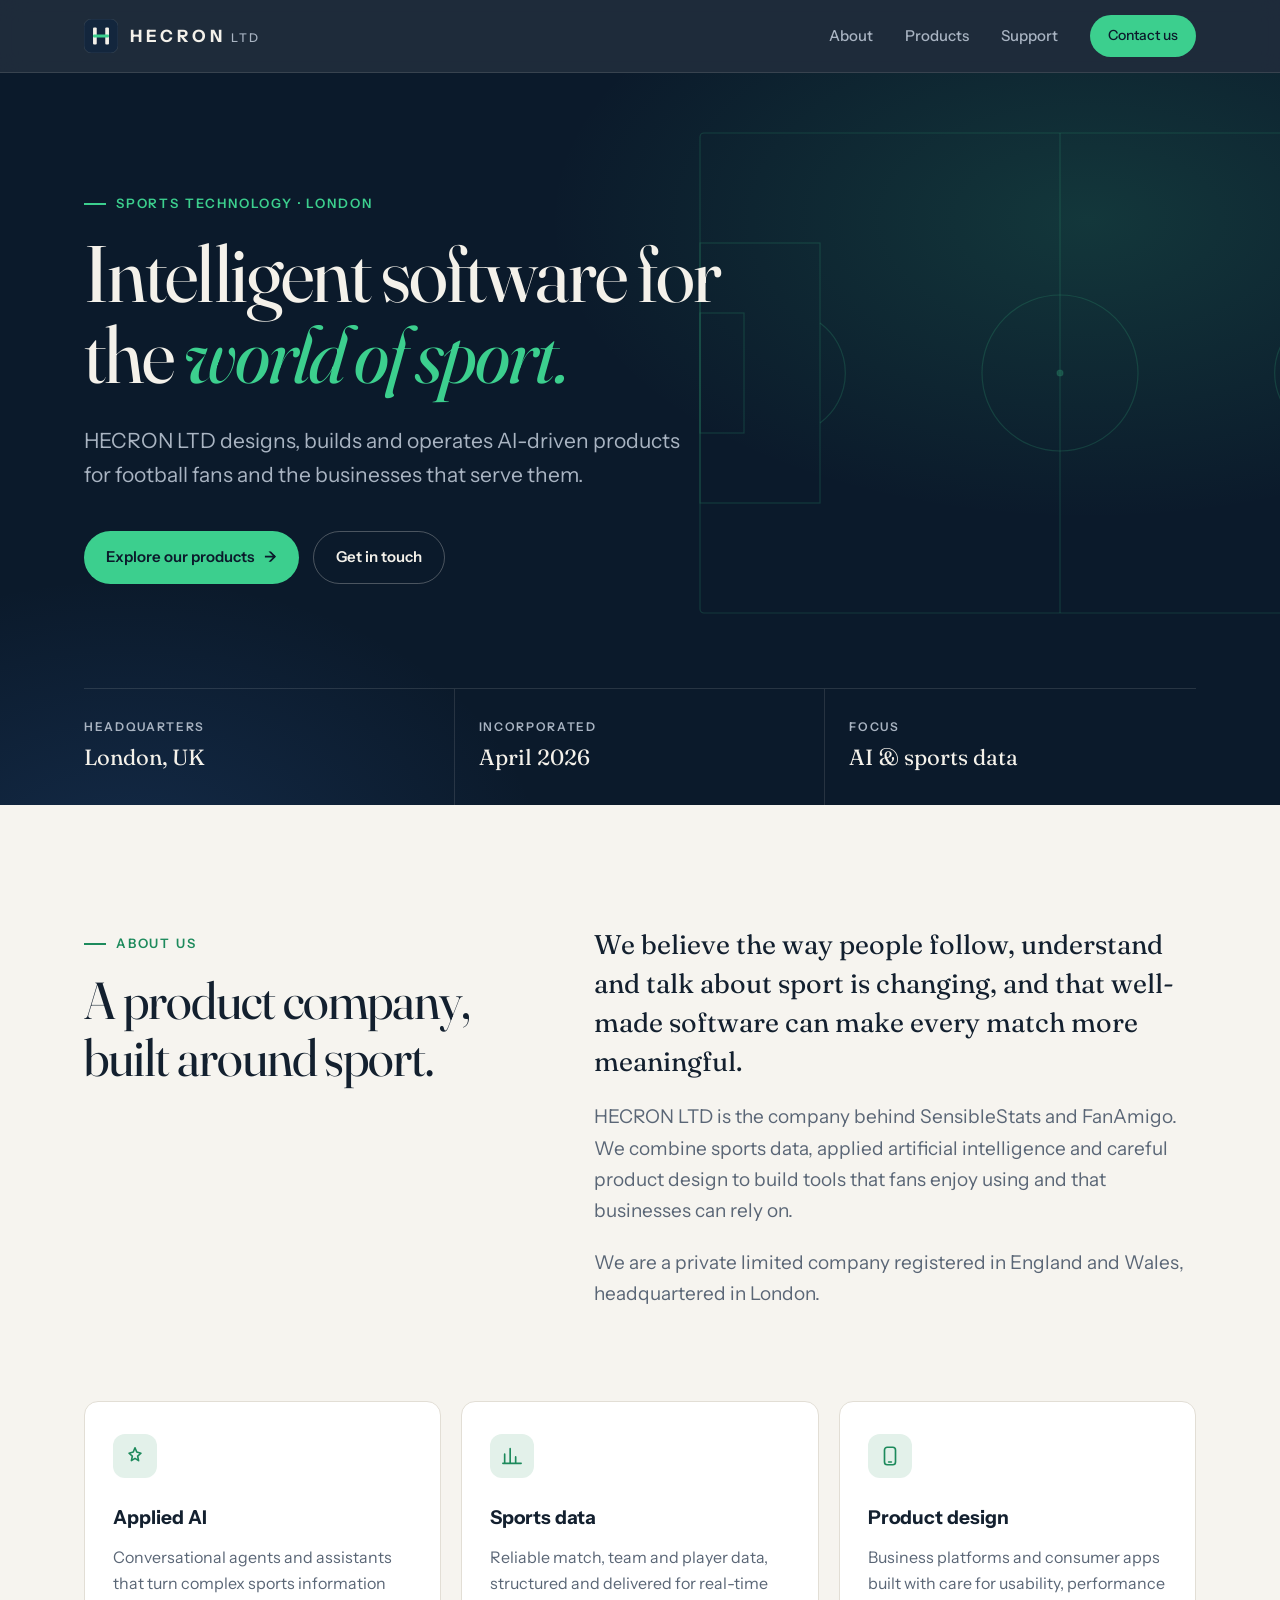
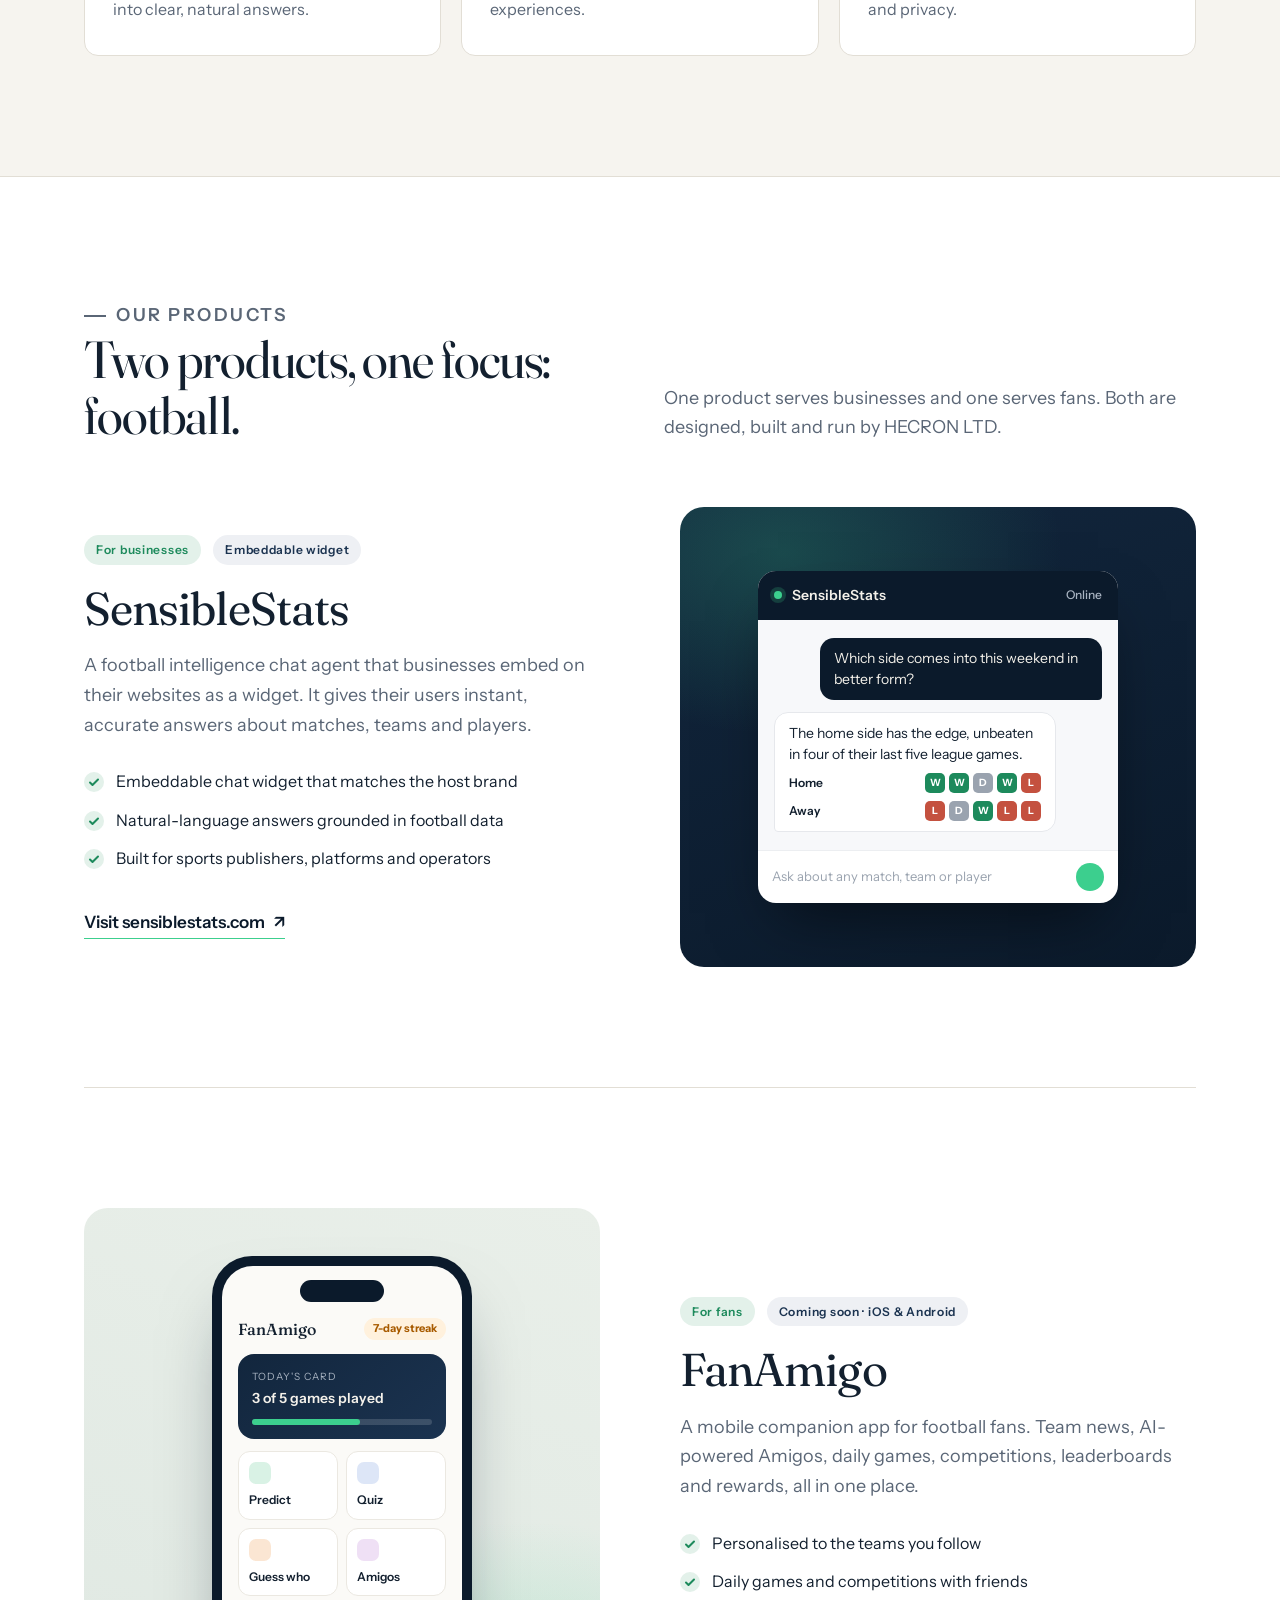
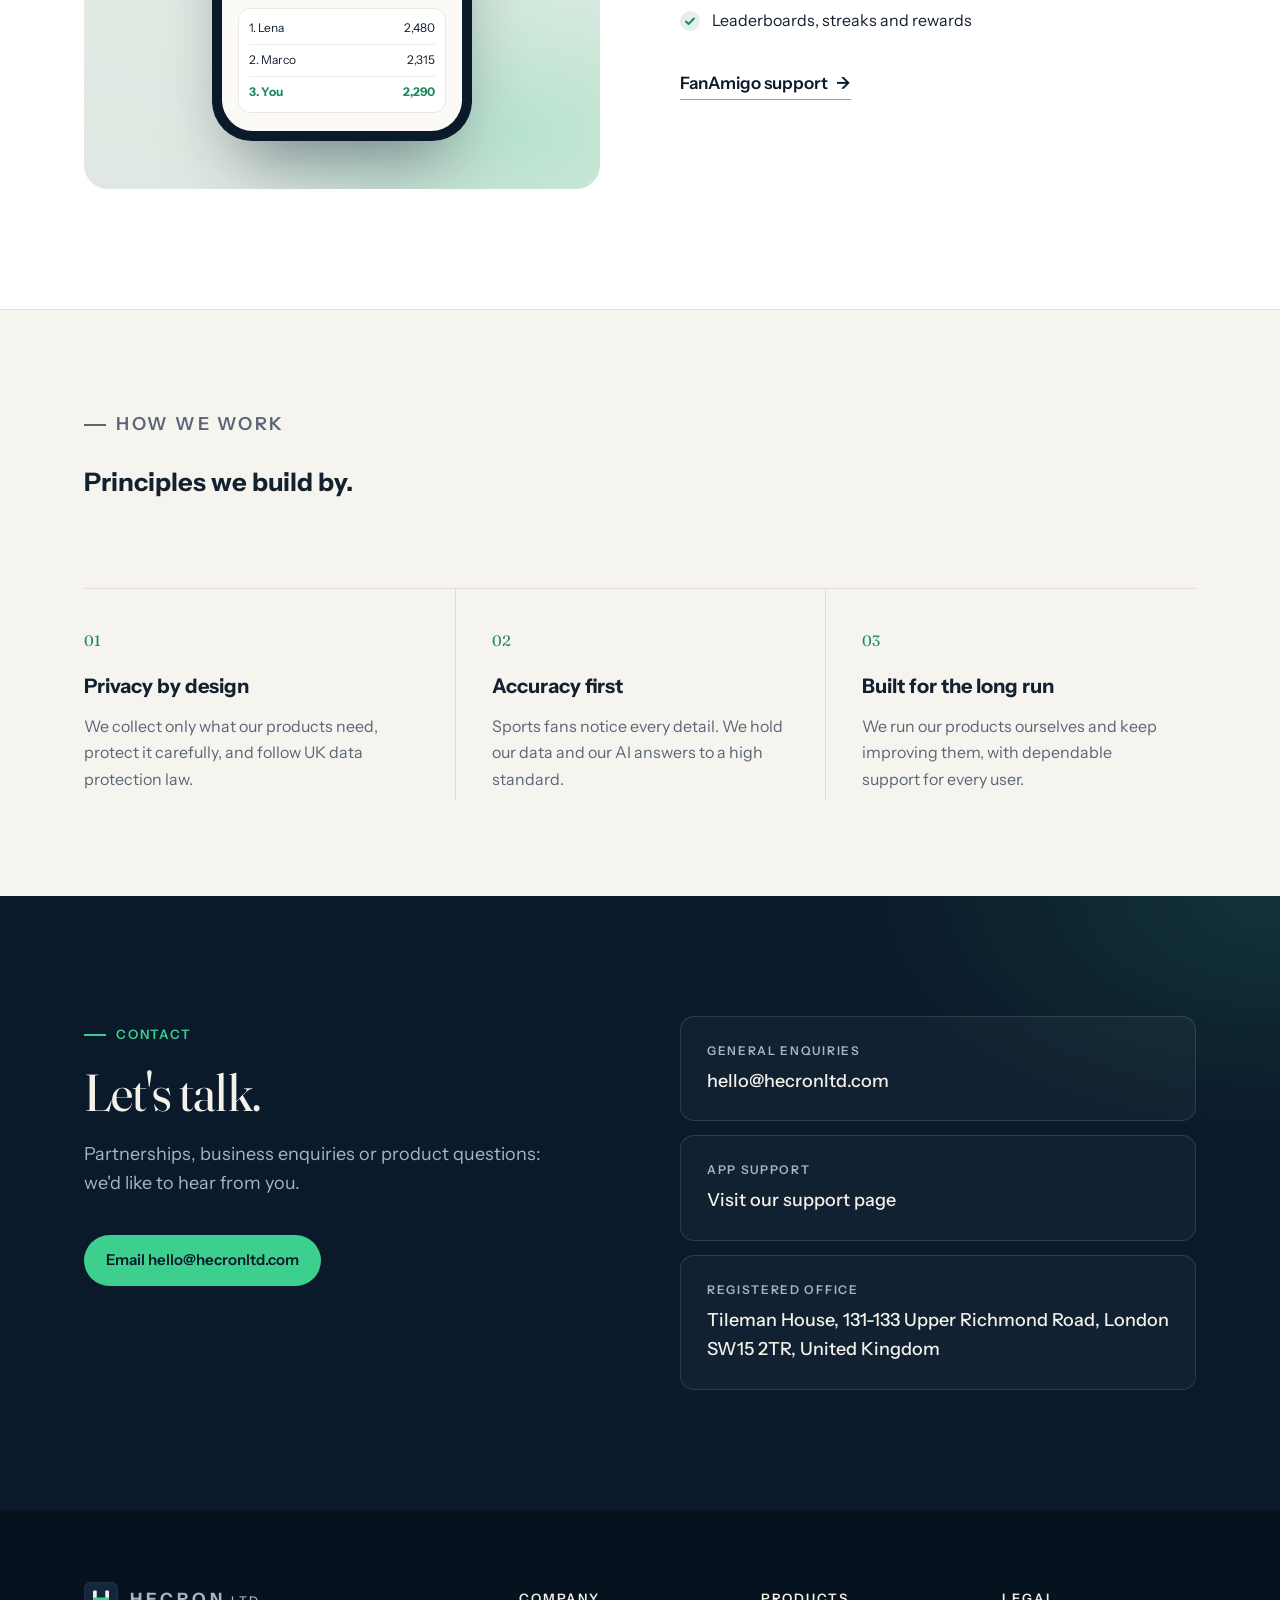
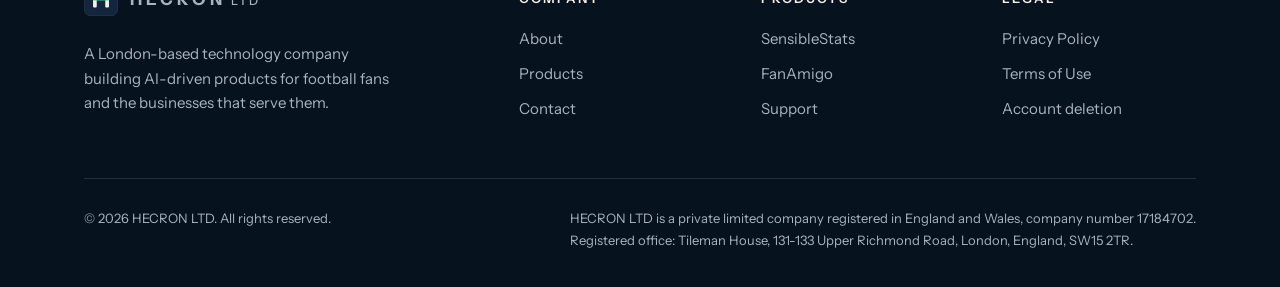
==== commit 4c6d7ede: "Remove company number from homepage facts" ====
--- a/index.html
+++ b/index.html
@@ -83,7 +83,6 @@
         <div class="facts">
           <div class="fact"><span>Headquarters</span><strong>London, UK</strong></div>
           <div class="fact"><span>Incorporated</span><strong>April 2026</strong></div>
-          <div class="fact"><span>Company number</span><strong>17184702</strong></div>
           <div class="fact"><span>Focus</span><strong>AI &amp; sports data</strong></div>
         </div>
       </div>
--- a/assets/style.css
+++ b/assets/style.css
@@ -213,7 +213,7 @@
 
 .facts {
   display: grid;
-  grid-template-columns: repeat(4, 1fr);
+  grid-template-columns: repeat(3, 1fr);
   margin-top: 104px;
   border-top: 1px solid var(--line-dark);
 }
@@ -243,15 +243,11 @@
   line-height: 1.3;
 }
 
-@media (max-width: 860px) {
-  .facts { grid-template-columns: 1fr 1fr; }
-  .fact:nth-child(2) { border-right: 0; }
-  .fact:nth-child(n+3) { border-top: 1px solid var(--line-dark); }
-  .fact:nth-child(3) { padding-left: 0; }
-}
-
 @media (max-width: 480px) {
   .hero { padding-top: 72px; }
+}
+
+@media (max-width: 680px) {
   .facts { grid-template-columns: 1fr; margin-top: 72px; }
   .fact, .fact + .fact { padding: 20px 0; border-right: 0; }
   .fact + .fact { border-top: 1px solid var(--line-dark); }
